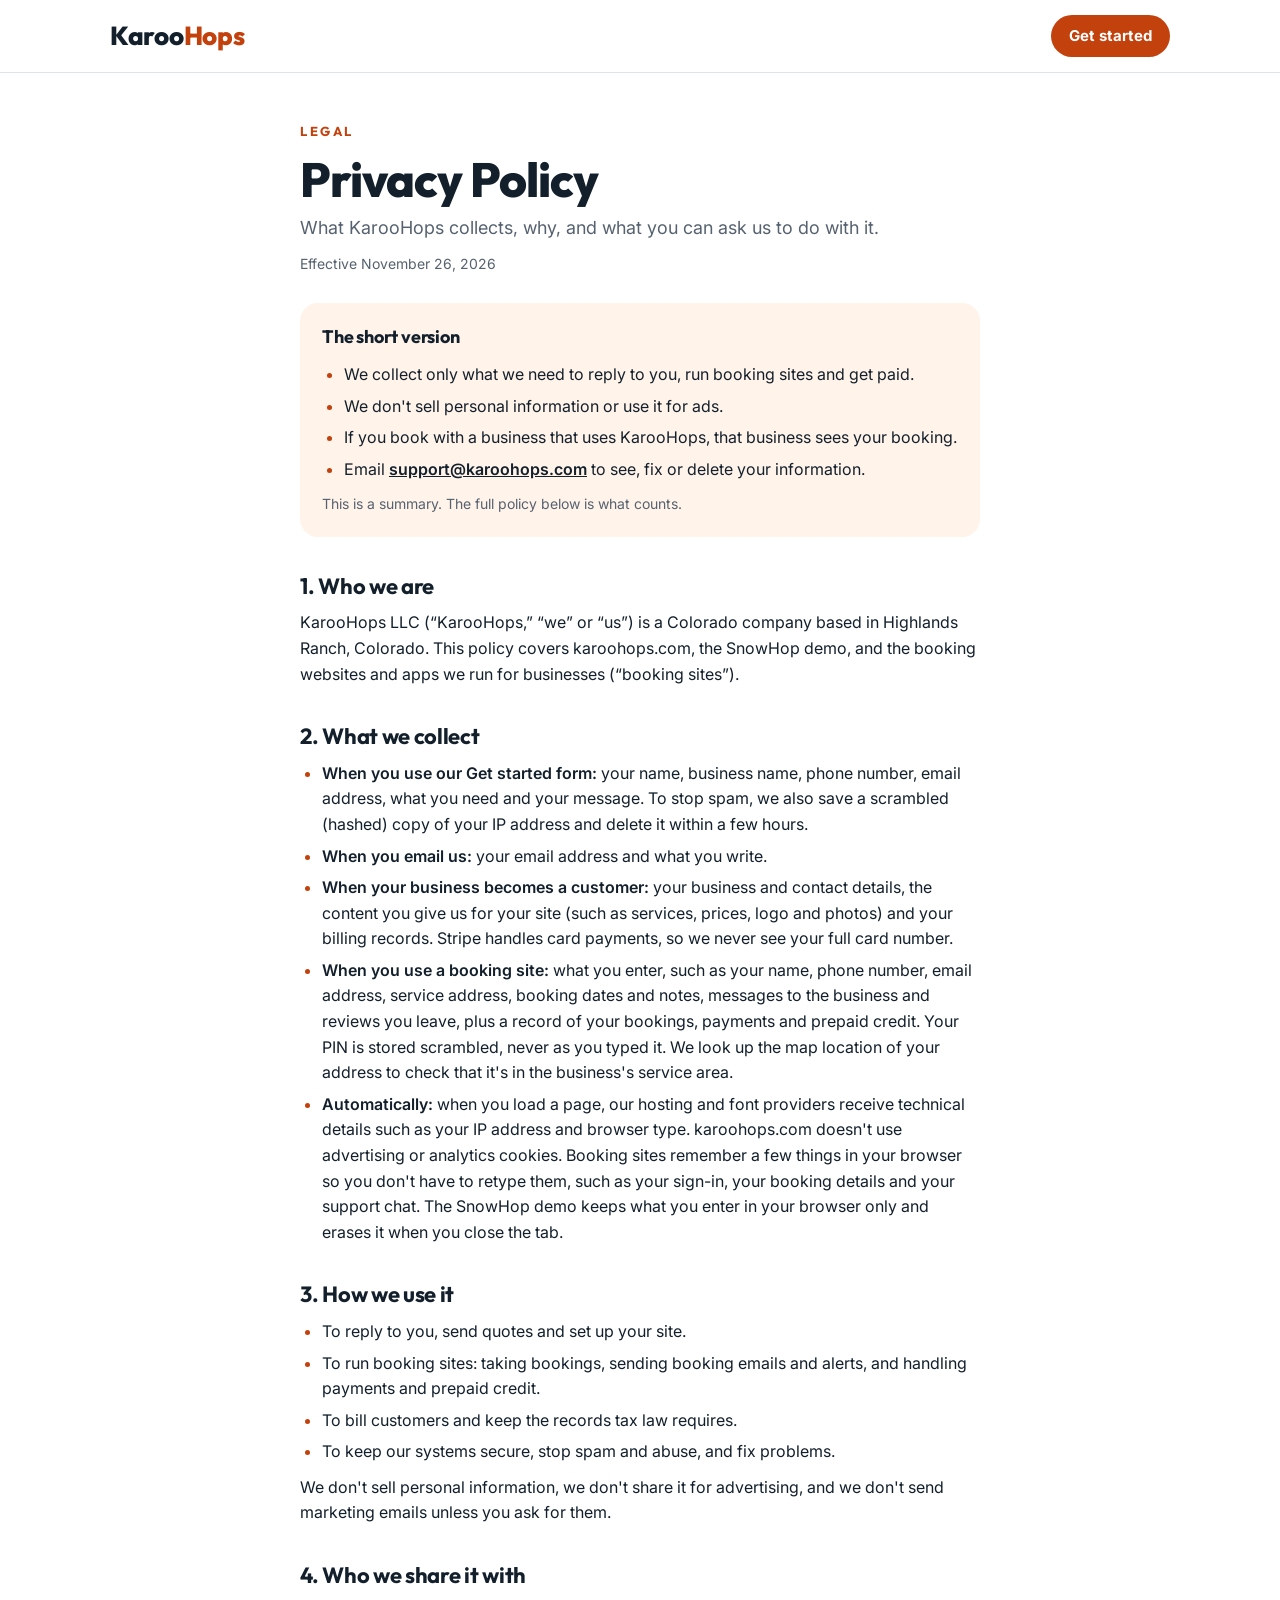
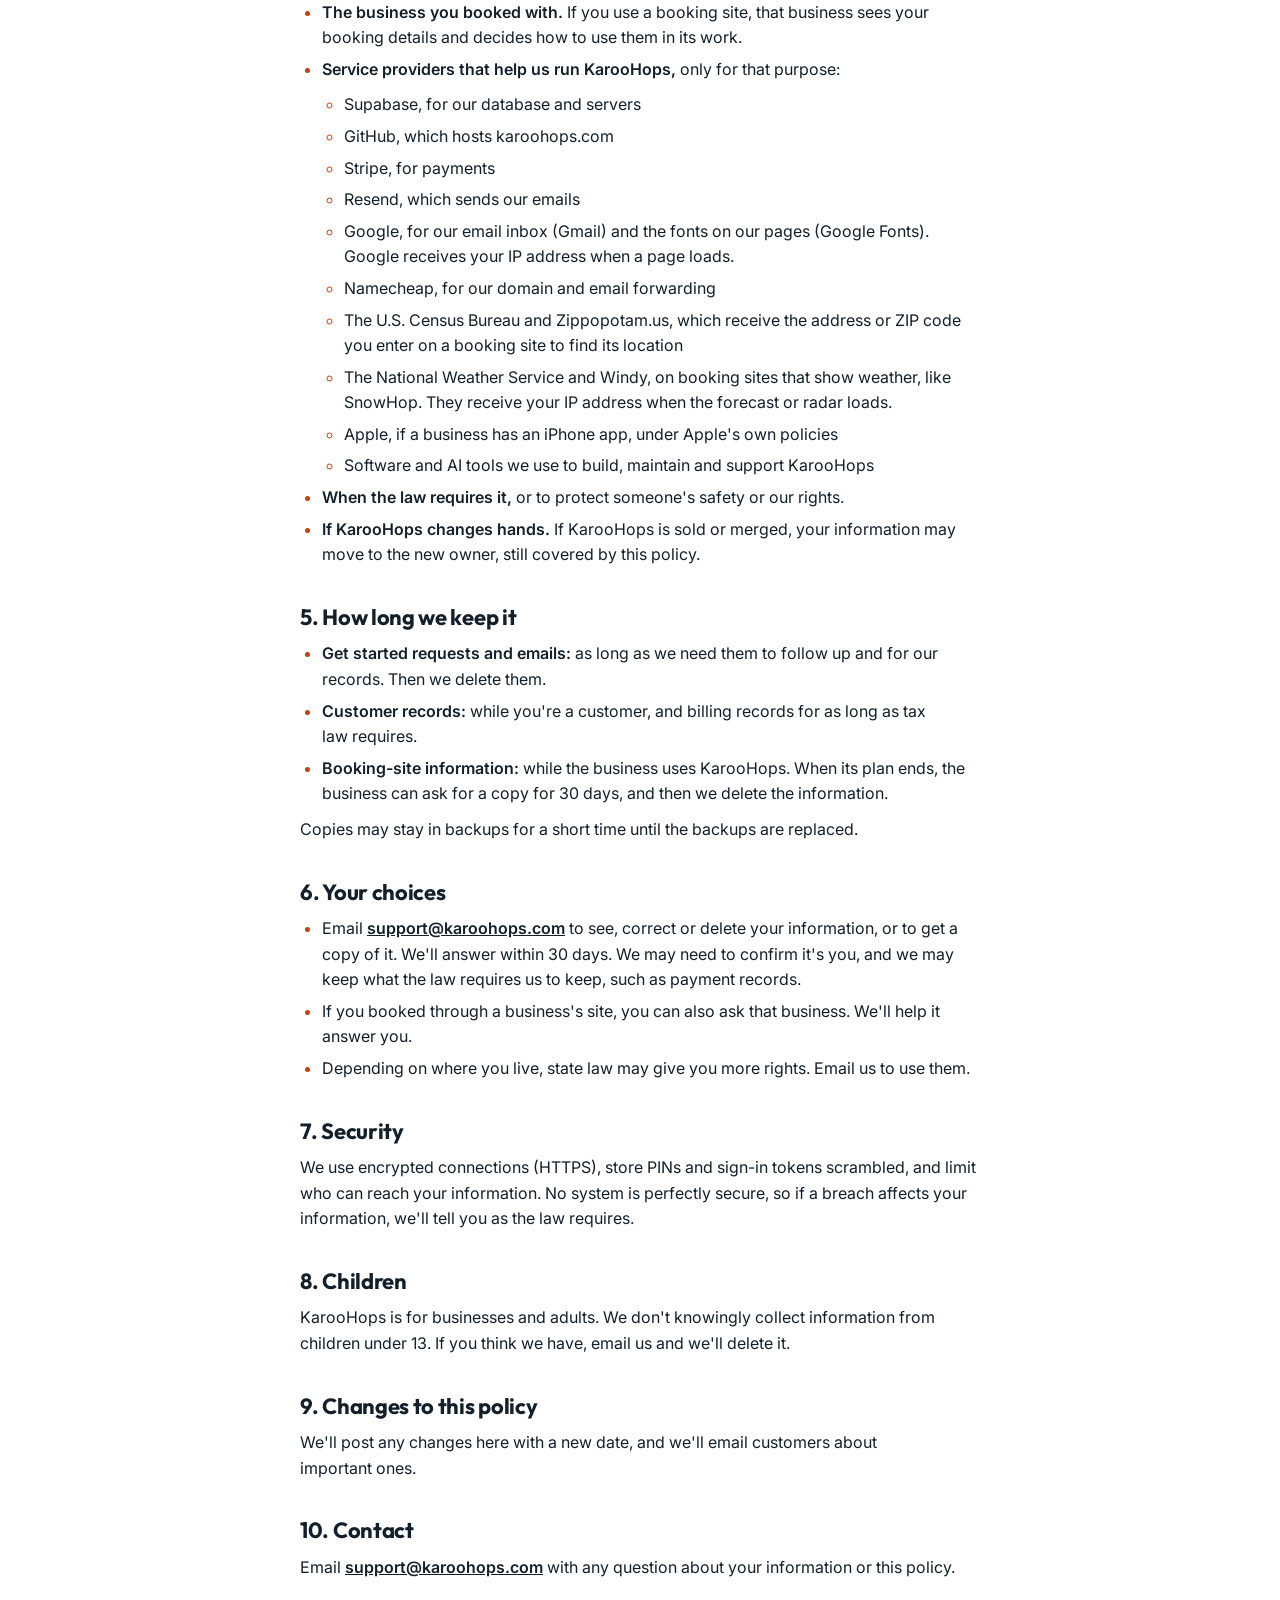
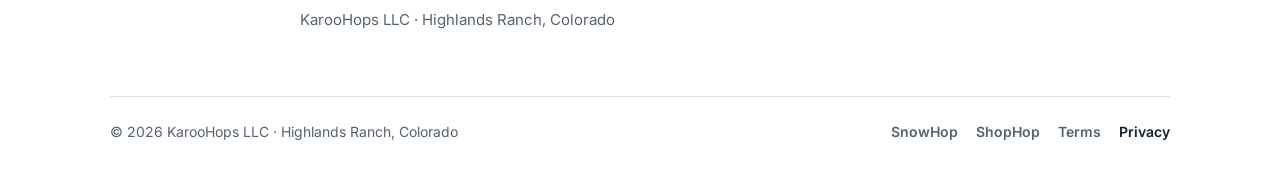
==== privacy/index.html @ e605a01d "Founding price on the pricing cards, plus Terms of Service and Privacy Policy pages - Website card: " ====
<!doctype html>
<html lang="en">
<head>
<meta charset="utf-8">
<meta name="viewport" content="width=device-width, initial-scale=1">
<title>Privacy Policy · KarooHops</title>
<meta name="description" content="What KarooHops collects on karoohops.com and on the booking websites it runs, why, and how to see, fix or delete your information.">
<meta name="theme-color" content="#13202C">
<link rel="canonical" href="https://karoohops.com/privacy/">
<link rel="icon" href="/karoo.svg" type="image/svg+xml">
<link rel="preconnect" href="https://fonts.googleapis.com">
<link rel="preconnect" href="https://fonts.gstatic.com" crossorigin>
<link rel="stylesheet" href="https://fonts.googleapis.com/css2?family=Inter:wght@400;500;600;700&family=Outfit:wght@600;700;800&display=swap">
<link rel="stylesheet" href="/legal.css">
</head>
<body>
<header>
  <div class="wrap bar">
    <a class="logo" href="/">Karoo<span>Hops</span></a>
    <a class="btn" href="/#start">Get started</a>
  </div>
</header>

<main class="doc">
  <div class="eyebrow">LEGAL</div>
  <h1>Privacy Policy</h1>
  <p class="sub">What KarooHops collects, why, and what you can ask us to do with it.</p>
  <p class="date">Effective November 26, 2026</p>

  <div class="short">
    <h2>The short version</h2>
    <ul>
      <li>We collect only what we need to reply to you, run booking sites and get paid.</li>
      <li>We don&#39;t sell personal information or use it for ads.</li>
      <li>If you book with a business that uses KarooHops, that business sees your booking.</li>
      <li>Email <a href="mailto:support@karoohops.com">support@karoohops.com</a> to see, fix or delete your information.</li>
    </ul>
    <p class="note">This is a summary. The full policy below is what counts.</p>
  </div>

  <section>
    <h2 id="about">1. Who we are</h2>
    <p>KarooHops LLC (&ldquo;KarooHops,&rdquo; &ldquo;we&rdquo; or &ldquo;us&rdquo;) is a Colorado company based in Highlands Ranch, Colorado. This policy covers karoohops.com, the SnowHop demo, and the booking websites and apps we run for businesses (&ldquo;booking sites&rdquo;).</p>
  </section>

  <section>
    <h2 id="collect">2. What we collect</h2>
    <ul>
      <li><strong>When you use our Get started form:</strong> your name, business name, phone number, email address, what you need and your message. To stop spam, we also save a scrambled (hashed) copy of your IP address and delete it within a few hours.</li>
      <li><strong>When you email us:</strong> your email address and what you write.</li>
      <li><strong>When your business becomes a customer:</strong> your business and contact details, the content you give us for your site (such as services, prices, logo and photos) and your billing records. Stripe handles card payments, so we never see your full card number.</li>
      <li><strong>When you use a booking site:</strong> what you enter, such as your name, phone number, email address, service address, booking dates and notes, messages to the business and reviews you leave, plus a record of your bookings, payments and prepaid credit. Your PIN is stored scrambled, never as you typed it. We look up the map location of your address to check that it&#39;s in the business&#39;s service area.</li>
      <li><strong>Automatically:</strong> when you load a page, our hosting and font providers receive technical details such as your IP address and browser type. karoohops.com doesn&#39;t use advertising or analytics cookies. Booking sites remember a few things in your browser so you don&#39;t have to retype them, such as your sign-in, your booking details and your support chat. The SnowHop demo keeps what you enter in your browser only and erases it when you close the tab.</li>
    </ul>
  </section>

  <section>
    <h2 id="use">3. How we use it</h2>
    <ul>
      <li>To reply to you, send quotes and set up your site.</li>
      <li>To run booking sites: taking bookings, sending booking emails and alerts, and handling payments and prepaid credit.</li>
      <li>To bill customers and keep the records tax law requires.</li>
      <li>To keep our systems secure, stop spam and abuse, and fix problems.</li>
    </ul>
    <p>We don&#39;t sell personal information, we don&#39;t share it for advertising, and we don&#39;t send marketing emails unless you ask for them.</p>
  </section>

  <section>
    <h2 id="share">4. Who we share it with</h2>
    <ul>
      <li><strong>The business you booked with.</strong> If you use a booking site, that business sees your booking details and decides how to use them in its work.</li>
      <li><strong>Service providers that help us run KarooHops,</strong> only for that purpose:
        <ul>
          <li>Supabase, for our database and servers</li>
          <li>GitHub, which hosts karoohops.com</li>
          <li>Stripe, for payments</li>
          <li>Resend, which sends our emails</li>
          <li>Google, for our email inbox (Gmail) and the fonts on our pages (Google Fonts). Google receives your IP address when a page loads.</li>
          <li>Namecheap, for our domain and email forwarding</li>
          <li>The U.S. Census Bureau and Zippopotam.us, which receive the address or ZIP code you enter on a booking site to find its location</li>
          <li>The National Weather Service and Windy, on booking sites that show weather, like SnowHop. They receive your IP address when the forecast or radar loads.</li>
          <li>Apple, if a business has an iPhone app, under Apple&#39;s own policies</li>
          <li>Software and AI tools we use to build, maintain and support KarooHops</li>
        </ul>
      </li>
      <li><strong>When the law requires it,</strong> or to protect someone&#39;s safety or our rights.</li>
      <li><strong>If KarooHops changes hands.</strong> If KarooHops is sold or merged, your information may move to the new owner, still covered by this policy.</li>
    </ul>
  </section>

  <section>
    <h2 id="keep">5. How long we keep it</h2>
    <ul>
      <li><strong>Get started requests and emails:</strong> as long as we need them to follow up and for our records. Then we delete them.</li>
      <li><strong>Customer records:</strong> while you&#39;re a customer, and billing records for as long as tax law requires.</li>
      <li><strong>Booking-site information:</strong> while the business uses KarooHops. When its plan ends, the business can ask for a copy for 30 days, and then we delete the information.</li>
    </ul>
    <p>Copies may stay in backups for a short time until the backups are replaced.</p>
  </section>

  <section>
    <h2 id="choices">6. Your choices</h2>
    <ul>
      <li>Email <a href="mailto:support@karoohops.com">support@karoohops.com</a> to see, correct or delete your information, or to get a copy of it. We&#39;ll answer within 30 days. We may need to confirm it&#39;s you, and we may keep what the law requires us to keep, such as payment records.</li>
      <li>If you booked through a business&#39;s site, you can also ask that business. We&#39;ll help it answer you.</li>
      <li>Depending on where you live, state law may give you more rights. Email us to use them.</li>
    </ul>
  </section>

  <section>
    <h2 id="security">7. Security</h2>
    <p>We use encrypted connections (HTTPS), store PINs and sign-in tokens scrambled, and limit who can reach your information. No system is perfectly secure, so if a breach affects your information, we&#39;ll tell you as the law requires.</p>
  </section>

  <section>
    <h2 id="children">8. Children</h2>
    <p>KarooHops is for businesses and adults. We don&#39;t knowingly collect information from children under 13. If you think we have, email us and we&#39;ll delete it.</p>
  </section>

  <section>
    <h2 id="changes">9. Changes to this policy</h2>
    <p>We&#39;ll post any changes here with a new date, and we&#39;ll email customers about important ones.</p>
  </section>

  <section>
    <h2 id="contact">10. Contact</h2>
    <p>Email <a href="mailto:support@karoohops.com">support@karoohops.com</a> with any question about your information or this policy.</p>
    <p class="sign">KarooHops LLC &#183; Highlands Ranch, Colorado</p>
  </section>
</main>

<div class="wrap">
<footer>
  <span class="legal"><span class="nw">&copy; 2026 KarooHops LLC</span><span class="dot" aria-hidden="true"> &#183; </span><span class="nw">Highlands Ranch, Colorado</span></span>
  <nav aria-label="More from KarooHops"><a href="/snowhop/">SnowHop</a><a href="/shophop-site/">ShopHop</a><a href="/terms/">Terms</a><a href="/privacy/" aria-current="page">Privacy</a></nav>
</footer>
</div>
</body>
</html>
---- legal.css ----
/* Shared look for karoohops.com/terms/ and /privacy/, matching the home page. */
:root{
  --ink:#13202C; --muted:#56626F; --line:#DEE4EB; --white:#FFFFFF;
  --accent:#C2410C; --accent-dark:#9A3412; --tint:#FFF3EA;
  --display:Outfit,"Avenir Next","Trebuchet MS",sans-serif;
  --body:Inter,system-ui,-apple-system,"Segoe UI",Roboto,Arial,sans-serif;
}
*{box-sizing:border-box}
body{margin:0;font-family:var(--body);font-size:16px;line-height:1.6;color:var(--ink);background:var(--white);-webkit-font-smoothing:antialiased}
a{color:inherit}
a[href^="mailto:"]{font-weight:600;overflow-wrap:anywhere}
a:focus-visible{outline:3px solid #F59E0B;outline-offset:2px}
.wrap{max-width:1100px;margin:0 auto;padding:0 20px}

header{border-bottom:1px solid var(--line);background:var(--white)}
.bar{display:flex;align-items:center;justify-content:space-between;gap:16px;min-height:72px}
.logo{font-family:var(--display);font-weight:800;font-size:26px;letter-spacing:-.3px;text-decoration:none}
.logo span{color:var(--accent)}
.btn{display:inline-flex;align-items:center;justify-content:center;min-height:42px;padding:0 18px;border-radius:999px;font-weight:700;font-size:15px;text-decoration:none;background:var(--accent);color:#fff;white-space:nowrap}
.btn:hover{background:var(--accent-dark)}

.doc{max-width:720px;margin:0 auto;padding:48px 20px 64px}
.eyebrow{font-family:var(--display);font-weight:700;font-size:13px;letter-spacing:2.5px;color:var(--accent)}
h1,h2{font-family:var(--display);margin:0}
h1{font-weight:800;font-size:clamp(36px,5.5vw,48px);line-height:1.05;letter-spacing:-1px;margin-top:12px}
.sub{margin:14px 0 0;font-size:18px;color:var(--muted);text-wrap:pretty}
.date{margin:6px 0 0;font-size:14px;color:var(--muted)}

.short{margin:28px 0 8px;padding:20px 22px 22px;border-radius:18px;background:var(--tint)}
.short h2{font-weight:700;font-size:18px;letter-spacing:-.2px}
.short .note{font-size:14px;color:var(--muted)}

.doc section h2{font-weight:700;font-size:22px;letter-spacing:-.3px;line-height:1.25;margin-top:36px;scroll-margin-top:16px}
.doc p{margin:10px 0 0;text-wrap:pretty}
.doc ul{margin:10px 0 0;padding-left:22px}
.doc li{margin-top:6px;text-wrap:pretty}
.doc li::marker{color:var(--accent)}
.doc strong{font-weight:600}
.doc .sign{margin-top:28px;color:var(--muted);font-size:15px}

footer{border-top:1px solid var(--line);padding:24px 0 40px;display:flex;flex-wrap:wrap;justify-content:space-between;gap:8px 20px;color:var(--muted);font-size:14px}
footer nav{display:flex;flex-wrap:wrap;gap:8px 18px}
.nw{white-space:nowrap}
footer a{color:var(--muted);text-decoration:none;font-weight:600}
footer a:hover,footer a[aria-current="page"]{color:var(--ink)}

@media (max-width:560px){
  .doc{padding-top:36px}
  .short{padding:18px 18px 20px}
  .legal .dot{display:none}
  .legal .nw{display:block}
}
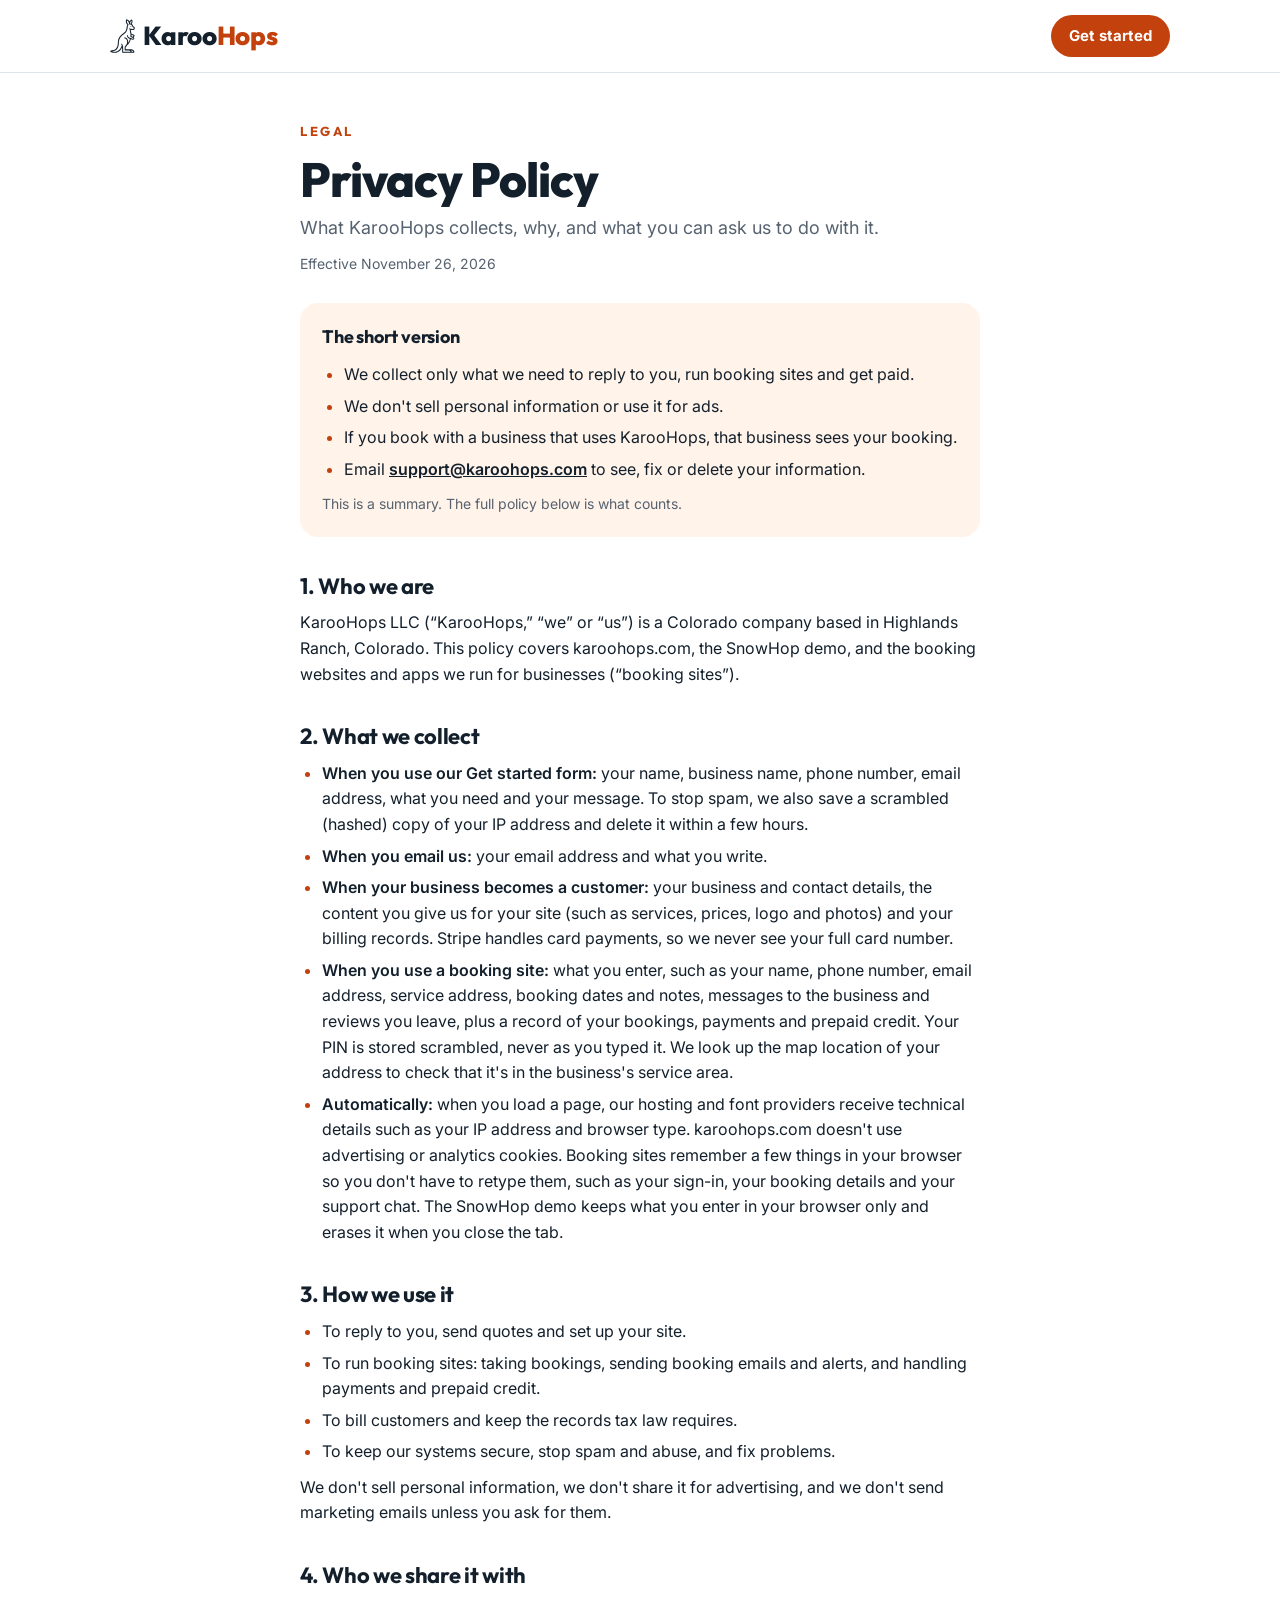
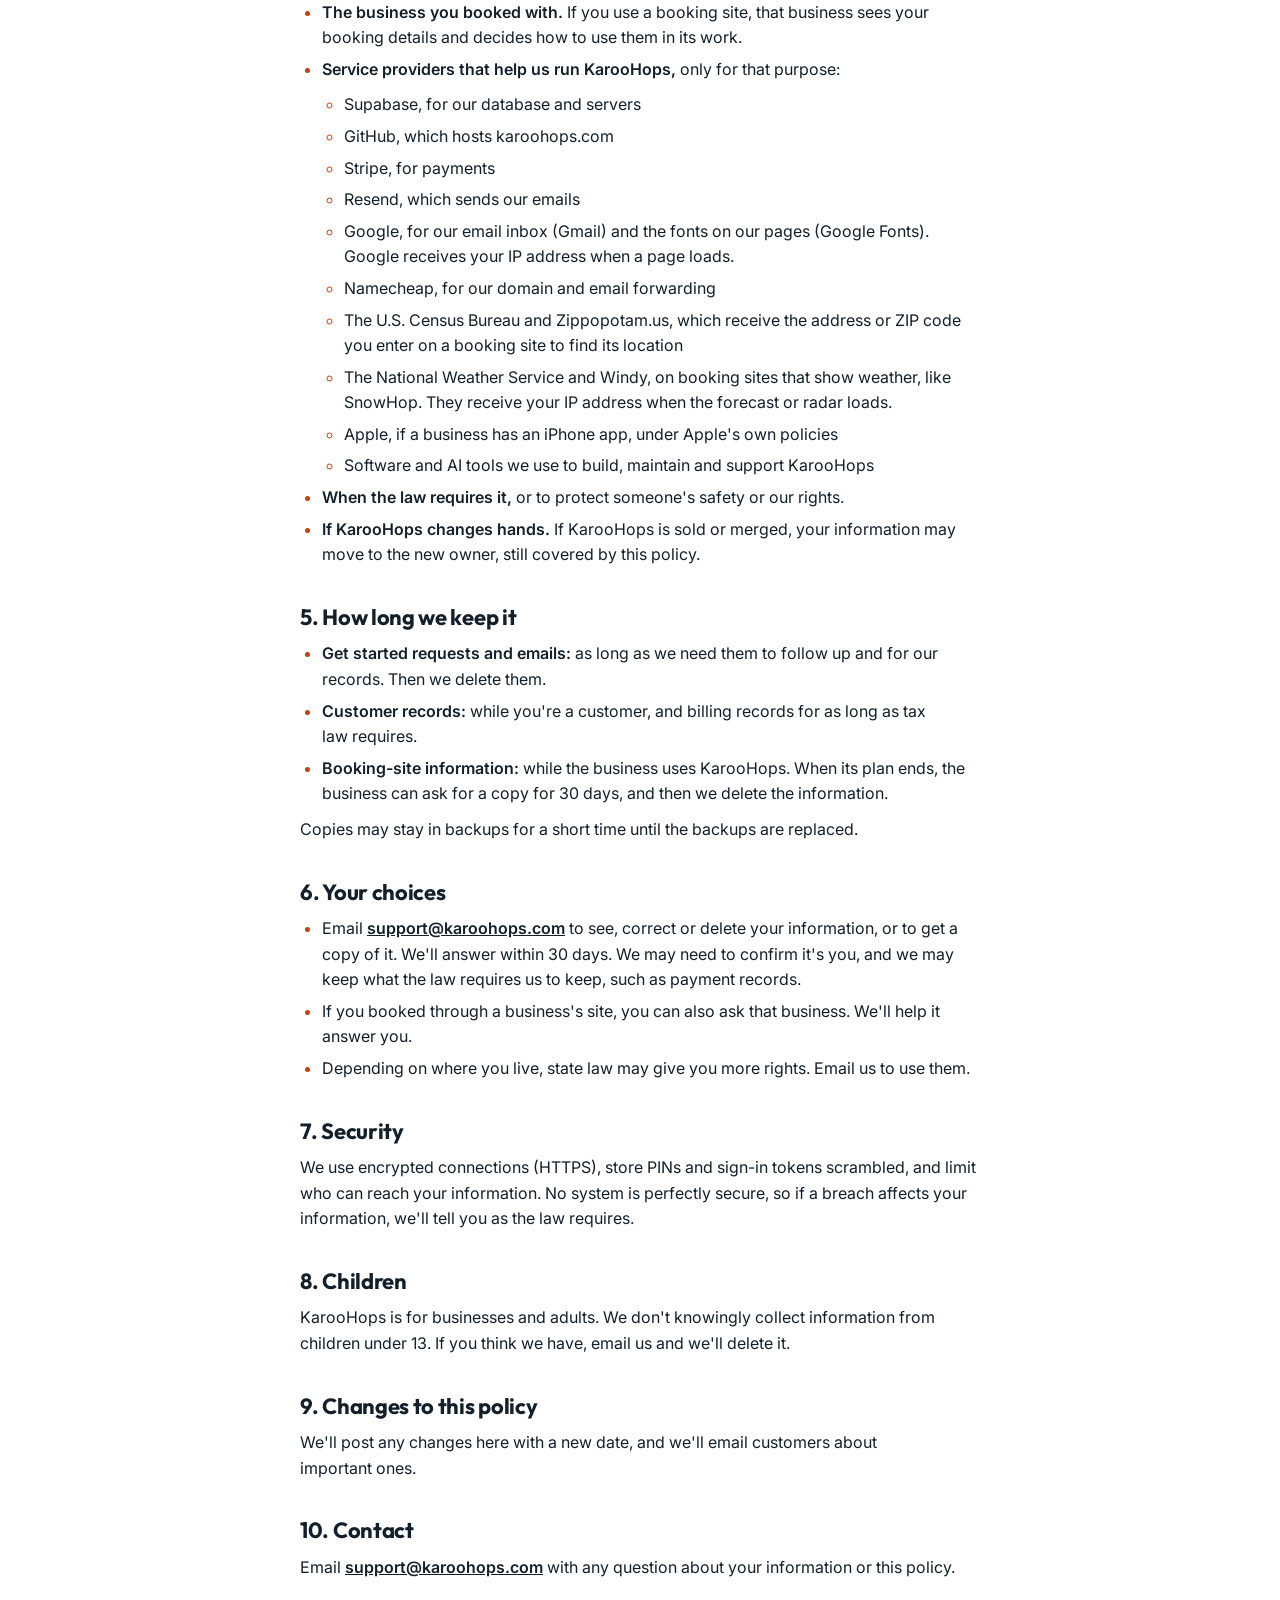
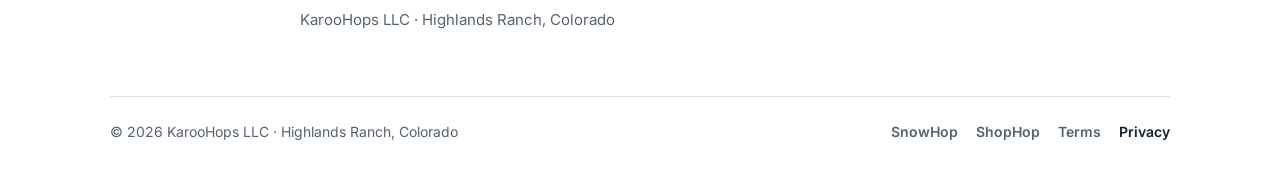
==== commit 9be25666: "Brand: plain Karoo kangaroo (holding nothing) as the KarooHops icon and header mark The shovel Karoo" ====
--- a/privacy/index.html
+++ b/privacy/index.html
@@ -16,7 +16,7 @@
 <body>
 <header>
   <div class="wrap bar">
-    <a class="logo" href="/">Karoo<span>Hops</span></a>
+    <a class="logo" href="/"><img class="mark" src="/karoo-mark.svg" alt="" width="25" height="34"><span class="wm">Karoo<span>Hops</span></span></a>
     <a class="btn" href="/#start">Get started</a>
   </div>
 </header>
--- a/legal.css
+++ b/legal.css
@@ -14,7 +14,9 @@
 
 header{border-bottom:1px solid var(--line);background:var(--white)}
 .bar{display:flex;align-items:center;justify-content:space-between;gap:16px;min-height:72px}
-.logo{font-family:var(--display);font-weight:800;font-size:26px;letter-spacing:-.3px;text-decoration:none}
+.logo{display:inline-flex;align-items:center;gap:8px;font-family:var(--display);font-weight:800;font-size:26px;letter-spacing:-.3px;text-decoration:none}
+.logo .mark{display:block;height:34px;width:auto;flex:none}
+.logo .wm{color:inherit}
 .logo span{color:var(--accent)}
 .btn{display:inline-flex;align-items:center;justify-content:center;min-height:42px;padding:0 18px;border-radius:999px;font-weight:700;font-size:15px;text-decoration:none;background:var(--accent);color:#fff;white-space:nowrap}
 .btn:hover{background:var(--accent-dark)}
